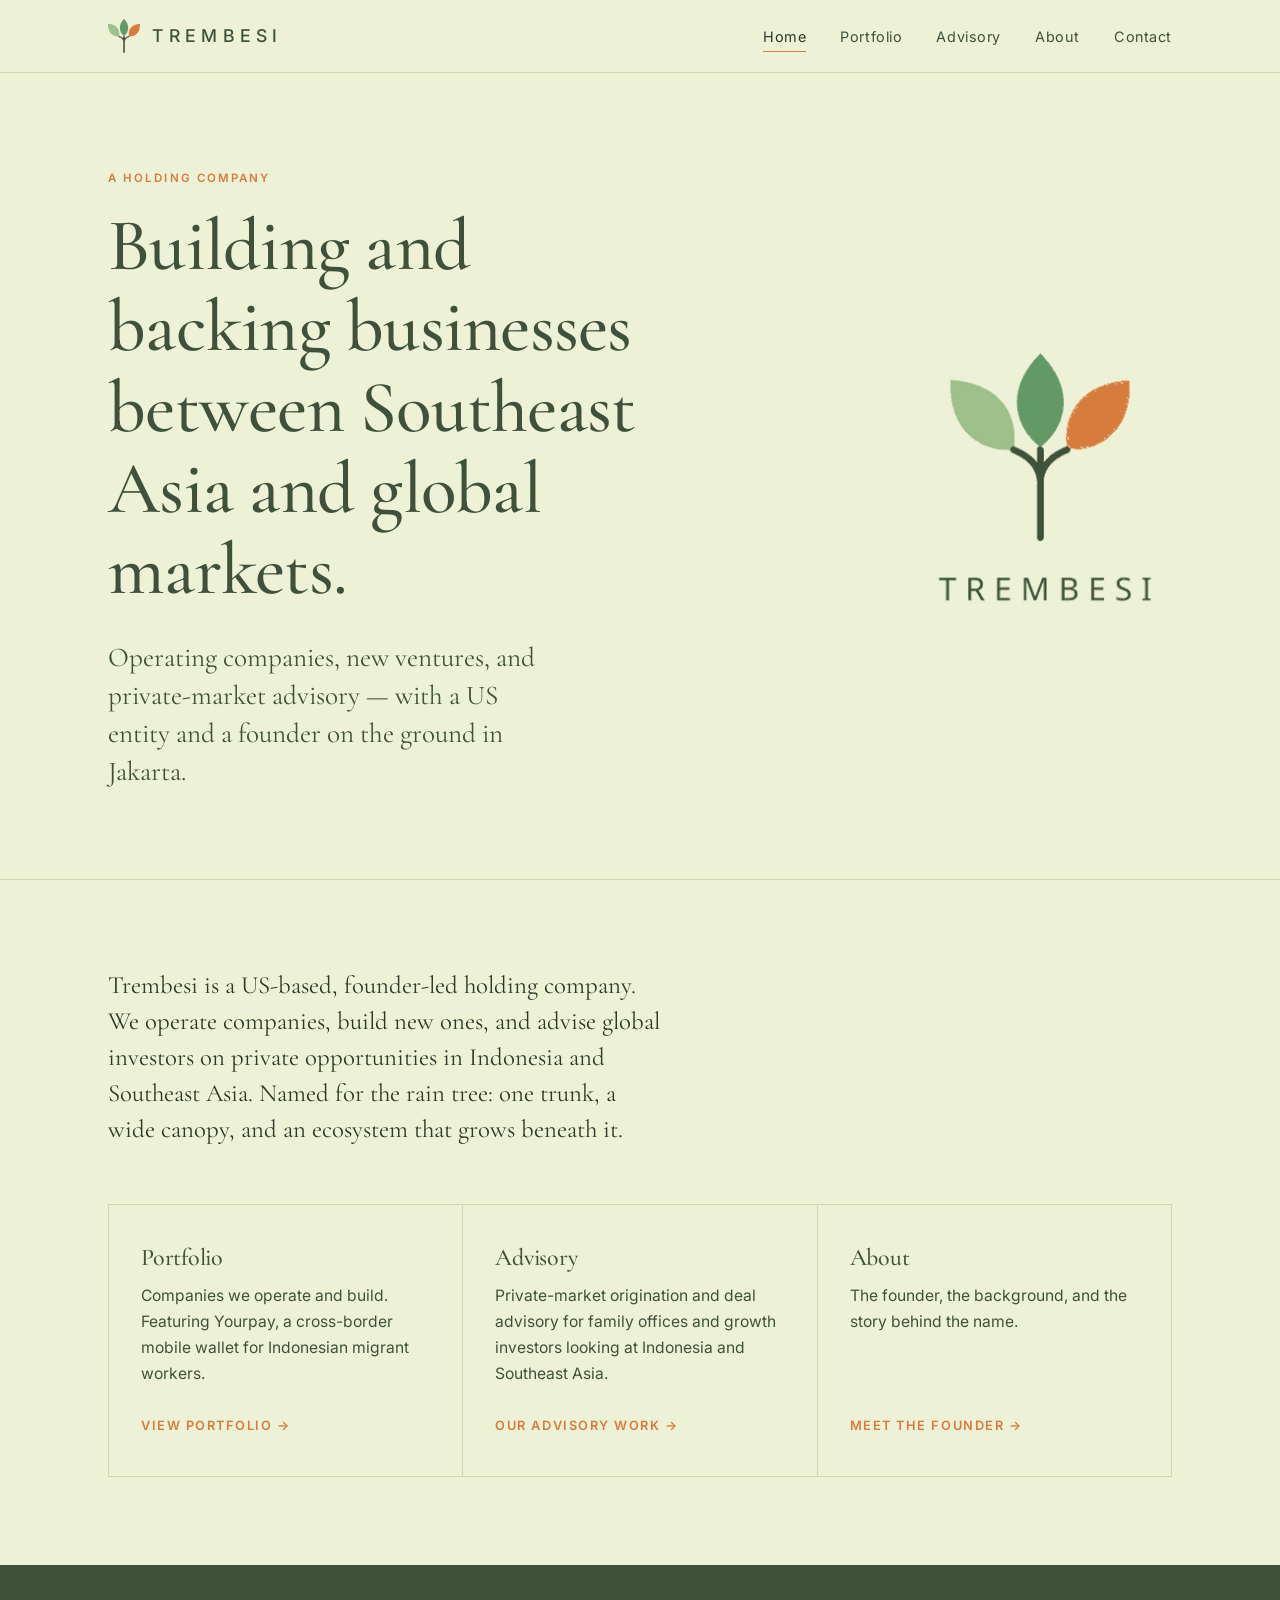
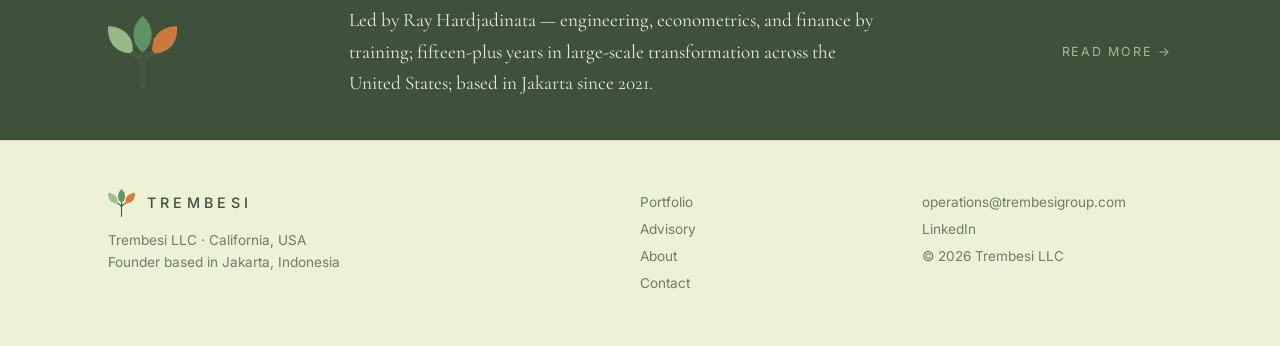
==== index.html @ 89c6efbf "Initial site: Home, Portfolio, Advisory, About, Contact Co-Authored-By: Claude Opus 5.5 <noreply@ant" ====
<!DOCTYPE html>
<html lang="en">
<head>
<meta charset="utf-8">
<meta name="viewport" content="width=device-width, initial-scale=1">
<title>Trembesi</title>
<meta name="description" content="Trembesi is a US-based, founder-led holding company building and backing businesses between Southeast Asia and global markets.">
<link rel="preconnect" href="https://fonts.googleapis.com">
<link href="https://fonts.googleapis.com/css2?family=Cormorant+Garamond:wght@400;500;600&family=Inter:wght@400;500;600&display=swap" rel="stylesheet">
<link rel="icon" type="image/png" href="img/favicon.png">
<link rel="stylesheet" href="css/site.css">
</head>
<body>

<header class="nav">
  <div class="wrap">
    <a class="brand" href="index.html"><img src="img/mark.png" alt="">Trembesi</a>
    <button class="nav-toggle" aria-label="Menu" onclick="document.getElementById('menu').classList.toggle('open')">Menu</button>
    <ul id="menu">
      <li><a href="index.html" aria-current="page">Home</a></li>
      <li><a href="portfolio.html">Portfolio</a></li>
      <li><a href="advisory.html">Advisory</a></li>
      <li><a href="about.html">About</a></li>
      <li><a href="contact.html">Contact</a></li>
    </ul>
  </div>
</header>

<section class="hero">
  <div class="wrap">
    <div>
      <span class="eyebrow">A holding company</span>
      <h1>Building and backing businesses between Southeast Asia and global markets.</h1>
      <p class="lede">Operating companies, new ventures, and private-market advisory — with a US entity and a founder on the ground in Jakarta.</p>
    </div>
    <img class="logo" src="img/logo-full.png" alt="Trembesi">
  </div>
</section>

<section class="section">
  <div class="wrap">
    <p class="intro">Trembesi is a US-based, founder-led holding company. We operate companies, build new ones, and advise global investors on private opportunities in Indonesia and Southeast Asia. Named for the rain tree: one trunk, a wide canopy, and an ecosystem that grows beneath it.</p>

    <div class="cards">
      <a class="card" href="portfolio.html">
        <h3>Portfolio</h3>
        <p>Companies we operate and build. Featuring Yourpay, a cross-border mobile wallet for Indonesian migrant workers.</p>
        <span class="go">View portfolio →</span>
      </a>
      <a class="card" href="advisory.html">
        <h3>Advisory</h3>
        <p>Private-market origination and deal advisory for family offices and growth investors looking at Indonesia and Southeast Asia.</p>
        <span class="go">Our advisory work →</span>
      </a>
      <a class="card" href="about.html">
        <h3>About</h3>
        <p>The founder, the background, and the story behind the name.</p>
        <span class="go">Meet the founder →</span>
      </a>
    </div>
  </div>
</section>

<section class="strip">
  <div class="wrap">
    <img class="mark" src="img/mark.png" alt="">
    <p>Led by Ray Hardjadinata — engineering, econometrics, and finance by training; fifteen-plus years in large-scale transformation across the United States; based in Jakarta since 2021.</p>
    <a href="about.html">Read more →</a>
  </div>
</section>

<footer>
  <div class="wrap">
    <div>
      <a class="brand" href="index.html"><img src="img/mark.png" alt="">Trembesi</a>
      <p style="margin-top:12px;max-width:40ch">Trembesi LLC · California, USA<br>Founder based in Jakarta, Indonesia</p>
    </div>
    <ul>
      <li><a href="portfolio.html">Portfolio</a></li>
      <li><a href="advisory.html">Advisory</a></li>
      <li><a href="about.html">About</a></li>
      <li><a href="contact.html">Contact</a></li>
    </ul>
    <ul>
      <li><a href="mailto:operations@trembesigroup.com">operations@trembesigroup.com</a></li>
      <li><a href="#" rel="noopener">LinkedIn</a></li>
      <li>© 2026 Trembesi LLC</li>
    </ul>
  </div>
</footer>

</body>
</html>
---- css/site.css ----
:root{
  --paper:#edf1d6;      /* logo background */
  --paper-2:#e3e8c8;
  --ink:#2c3828;
  --ink-2:#40513b;      /* logo dark green */
  --ink-3:#6f7d68;
  --line:#cfd6b4;
  --green:#40513b;      /* headings / primary */
  --green-2:#609966;    /* logo mid green */
  --green-3:#9dc08b;    /* logo light green */
  --accent:#d67d3e;     /* logo orange */
  --max:1120px;
  --serif:"Cormorant Garamond","Iowan Old Style","Palatino Linotype",Georgia,serif;
  --sans:"Inter",-apple-system,"Segoe UI",Helvetica,Arial,sans-serif;
}
*{box-sizing:border-box;margin:0;padding:0}
html{scroll-behavior:smooth}
body{font-family:var(--sans);font-size:17px;line-height:1.65;color:var(--ink);background:var(--paper);-webkit-font-smoothing:antialiased}
a{color:inherit;text-decoration:none}
img{max-width:100%;display:block}
h1,h2,h3,.serif{font-family:var(--serif);font-weight:500;letter-spacing:-.01em;line-height:1.1}
h1{font-size:clamp(2.6rem,6vw,4.6rem)}
h2{font-size:clamp(1.9rem,3.4vw,2.8rem)}
h3{font-size:1.5rem}
p{max-width:62ch}
.wrap{max-width:var(--max);margin:0 auto;padding:0 28px}
.eyebrow{font-family:var(--sans);font-size:.72rem;letter-spacing:.18em;text-transform:uppercase;color:var(--accent);font-weight:600;margin-bottom:18px;display:block}
.muted{color:var(--ink-2)}
.small{font-size:.9rem;color:var(--ink-3)}
.rule{border:0;border-top:1px solid var(--line);margin:0}

/* nav */
.nav{position:sticky;top:0;z-index:20;background:rgba(237,241,214,.92);backdrop-filter:blur(8px);border-bottom:1px solid var(--line)}
.nav .wrap{display:flex;align-items:center;justify-content:space-between;height:72px}
.brand{display:flex;align-items:center;gap:12px;font-family:var(--sans);font-weight:500;font-size:1.1rem;letter-spacing:.3em;text-transform:uppercase;color:var(--green)}
.brand img{height:34px;width:auto}
.brand span{color:var(--ink-3);letter-spacing:.2em;font-size:.8rem}
.nav ul{display:flex;gap:34px;list-style:none}
.nav li a{font-size:.9rem;letter-spacing:.04em;color:var(--ink-2);padding:6px 0;border-bottom:1px solid transparent;transition:.2s}
.nav li a:hover,.nav li a[aria-current]{color:var(--ink);border-color:var(--accent)}
.nav-toggle{display:none;background:none;border:1px solid var(--line);padding:8px 12px;font:inherit;font-size:.8rem;letter-spacing:.1em;text-transform:uppercase;cursor:pointer}
@media(max-width:760px){
  .nav ul{display:none;position:absolute;left:0;right:0;top:72px;background:var(--paper);flex-direction:column;gap:0;border-bottom:1px solid var(--line)}
  .nav ul.open{display:flex}
  .nav li a{display:block;padding:16px 28px;border-bottom:1px solid var(--line)}
  .nav-toggle{display:block}
}

/* hero */
.hero{padding:96px 0 88px;border-bottom:1px solid var(--line)}
.hero .wrap{display:grid;grid-template-columns:1fr 300px;gap:48px;align-items:center}
.hero .logo{width:260px;justify-self:end}
@media(max-width:860px){.hero .wrap{grid-template-columns:1fr}.hero .logo{width:180px;justify-self:start;order:-1}}
.hero h1{max-width:16ch;color:var(--green)}
.hero .lede{font-family:var(--serif);font-size:clamp(1.3rem,2.2vw,1.7rem);line-height:1.4;max-width:34ch;margin-top:28px;color:var(--ink-2)}
.page-hero{padding:96px 0 64px;border-bottom:1px solid var(--line)}
.page-hero h1{color:var(--green);font-size:clamp(2.4rem,5vw,3.8rem)}
.page-hero .lede{font-family:var(--serif);font-size:1.45rem;line-height:1.4;max-width:40ch;margin-top:20px;color:var(--ink-2)}

/* sections */
.section{padding:88px 0}
.section + .section{border-top:1px solid var(--line)}
.section-head{display:grid;grid-template-columns:1fr 2fr;gap:48px;align-items:start}
.section-head p{font-size:1.1rem;color:var(--ink-2)}
@media(max-width:760px){.section-head{grid-template-columns:1fr;gap:20px}}
.intro{font-family:var(--serif);font-size:clamp(1.25rem,2vw,1.55rem);line-height:1.45;max-width:46ch;color:var(--ink)}

/* cards */
.cards{display:grid;grid-template-columns:repeat(3,1fr);gap:1px;background:var(--line);border:1px solid var(--line);margin-top:56px}
.card{background:var(--paper);padding:40px 32px;display:flex;flex-direction:column;min-height:260px;transition:background .2s}
.card:hover{background:var(--paper-2)}
.card h3{margin-bottom:12px;color:var(--green)}
.card p{color:var(--ink-2);font-size:.98rem;flex:1}
.card .go{margin-top:28px;font-size:.8rem;letter-spacing:.12em;text-transform:uppercase;color:var(--accent);font-weight:600}
@media(max-width:860px){.cards{grid-template-columns:1fr}}

/* founder strip */
.strip{background:var(--green);color:var(--paper)}
.strip .mark{height:72px;width:auto;opacity:.95}
.strip .wrap{padding:40px 28px;display:flex;gap:32px;align-items:center;justify-content:space-between;flex-wrap:wrap}
.strip p{font-family:var(--serif);font-size:1.2rem;max-width:60ch;color:#e6ecd3}
.strip a{font-size:.78rem;letter-spacing:.14em;text-transform:uppercase;color:var(--green-3);white-space:nowrap}

/* portfolio */
.entry{display:grid;grid-template-columns:220px 1fr;gap:40px;padding:44px 0;border-top:1px solid var(--line)}
.entry:last-child{border-bottom:1px solid var(--line)}
.entry .meta{font-size:.82rem;letter-spacing:.06em;color:var(--ink-3);line-height:1.9}
.entry .meta strong{display:block;color:var(--ink);font-size:.85rem;letter-spacing:.12em;text-transform:uppercase;margin-bottom:6px}
.entry h3{color:var(--green);margin-bottom:10px;font-size:1.75rem}
.entry p{color:var(--ink-2)}
.entry .link{display:inline-block;margin-top:18px;font-size:.8rem;letter-spacing:.12em;text-transform:uppercase;color:var(--accent);font-weight:600}
.entry.soft h3{color:var(--ink-2)}
@media(max-width:760px){.entry{grid-template-columns:1fr;gap:14px}}

/* two col */
.cols{display:grid;grid-template-columns:1fr 1fr;gap:1px;background:var(--line);border:1px solid var(--line);margin-top:48px}
.col{background:var(--paper);padding:40px 36px}
.col h3{color:var(--green);margin-bottom:20px;font-size:1.4rem}
.col ul{list-style:none}
.col li{padding:12px 0;border-top:1px solid var(--line);color:var(--ink-2)}
.col li:first-child{border-top:0}
@media(max-width:760px){.cols{grid-template-columns:1fr}}

/* steps */
.steps{display:grid;grid-template-columns:repeat(3,1fr);gap:40px;margin-top:48px}
.step .n{font-family:var(--serif);font-size:2.4rem;color:var(--accent);line-height:1;margin-bottom:14px}
.step h3{font-size:1.25rem;margin-bottom:8px;color:var(--green)}
.step p{color:var(--ink-2);font-size:.98rem}
@media(max-width:760px){.steps{grid-template-columns:1fr}}

/* about */
.about{display:grid;grid-template-columns:260px 1fr;gap:64px;align-items:start}
.portrait{aspect-ratio:4/5;background:var(--paper-2);border:1px solid var(--line);display:flex;align-items:center;justify-content:center;color:var(--ink-3);font-size:.78rem;letter-spacing:.12em;text-transform:uppercase;text-align:center;padding:20px;position:sticky;top:100px}
.portrait img{width:100%;height:100%;object-fit:cover}
.about-name{position:sticky;top:100px;padding-top:6px;border-top:2px solid var(--green-2)}
.about-name strong{display:block;font-family:var(--serif);font-size:1.6rem;color:var(--green);margin:12px 0 6px}
.about-name span{display:block;font-size:.85rem;color:var(--ink-3);line-height:1.7}
.blocks .block{padding:36px 0;border-top:1px solid var(--line)}
.blocks .block:first-child{border-top:0;padding-top:0}
.blocks h3{color:var(--green);margin-bottom:12px}
.blocks p{color:var(--ink-2)}
.blocks p + p{margin-top:12px}
@media(max-width:860px){.about{grid-template-columns:1fr;gap:36px}.about-name{position:static}}

/* contact */
.contact{display:grid;grid-template-columns:1.4fr 1fr;gap:72px}
form label{display:block;font-size:.75rem;letter-spacing:.14em;text-transform:uppercase;color:var(--ink-3);margin:22px 0 8px}
form input,form select,form textarea{width:100%;font:inherit;font-size:1rem;padding:12px 14px;border:1px solid var(--line);background:#fff;color:var(--ink);border-radius:0}
form input:focus,form select:focus,form textarea:focus{outline:none;border-color:var(--green-2)}
form textarea{min-height:160px;resize:vertical}
.btn{display:inline-block;margin-top:28px;background:var(--green);color:var(--paper);padding:14px 28px;font-size:.8rem;letter-spacing:.14em;text-transform:uppercase;font-weight:600;border:0;cursor:pointer;transition:.2s}
.btn:hover{background:var(--green-2)}
.btn.orange{background:var(--accent)}
.btn.orange:hover{background:#c06f33}
.btn.ghost{background:transparent;color:var(--green);border:1px solid var(--green)}
.btn.ghost:hover{background:var(--green);color:var(--paper)}
.side h3{color:var(--green);margin-bottom:16px;font-size:1.3rem}
.side p{color:var(--ink-2);font-size:.98rem}
.side .block{padding-bottom:28px;margin-bottom:28px;border-bottom:1px solid var(--line)}
@media(max-width:860px){.contact{grid-template-columns:1fr;gap:40px}}

/* cta band */
.cta{padding:72px 0;border-top:1px solid var(--line);background:var(--paper-2)}
.cta .wrap{display:flex;justify-content:space-between;align-items:center;gap:32px;flex-wrap:wrap}
.cta p{font-family:var(--serif);font-size:1.5rem;color:var(--green)}

/* footer */
footer{border-top:1px solid var(--line);padding:48px 0;font-size:.85rem;color:var(--ink-3)}
footer .wrap{display:grid;grid-template-columns:2fr 1fr 1fr;gap:32px}
footer .brand img{height:28px}
footer .brand{font-size:.9rem}
footer ul{list-style:none;line-height:2}
footer a:hover{color:var(--ink)}
@media(max-width:760px){footer .wrap{grid-template-columns:1fr}}
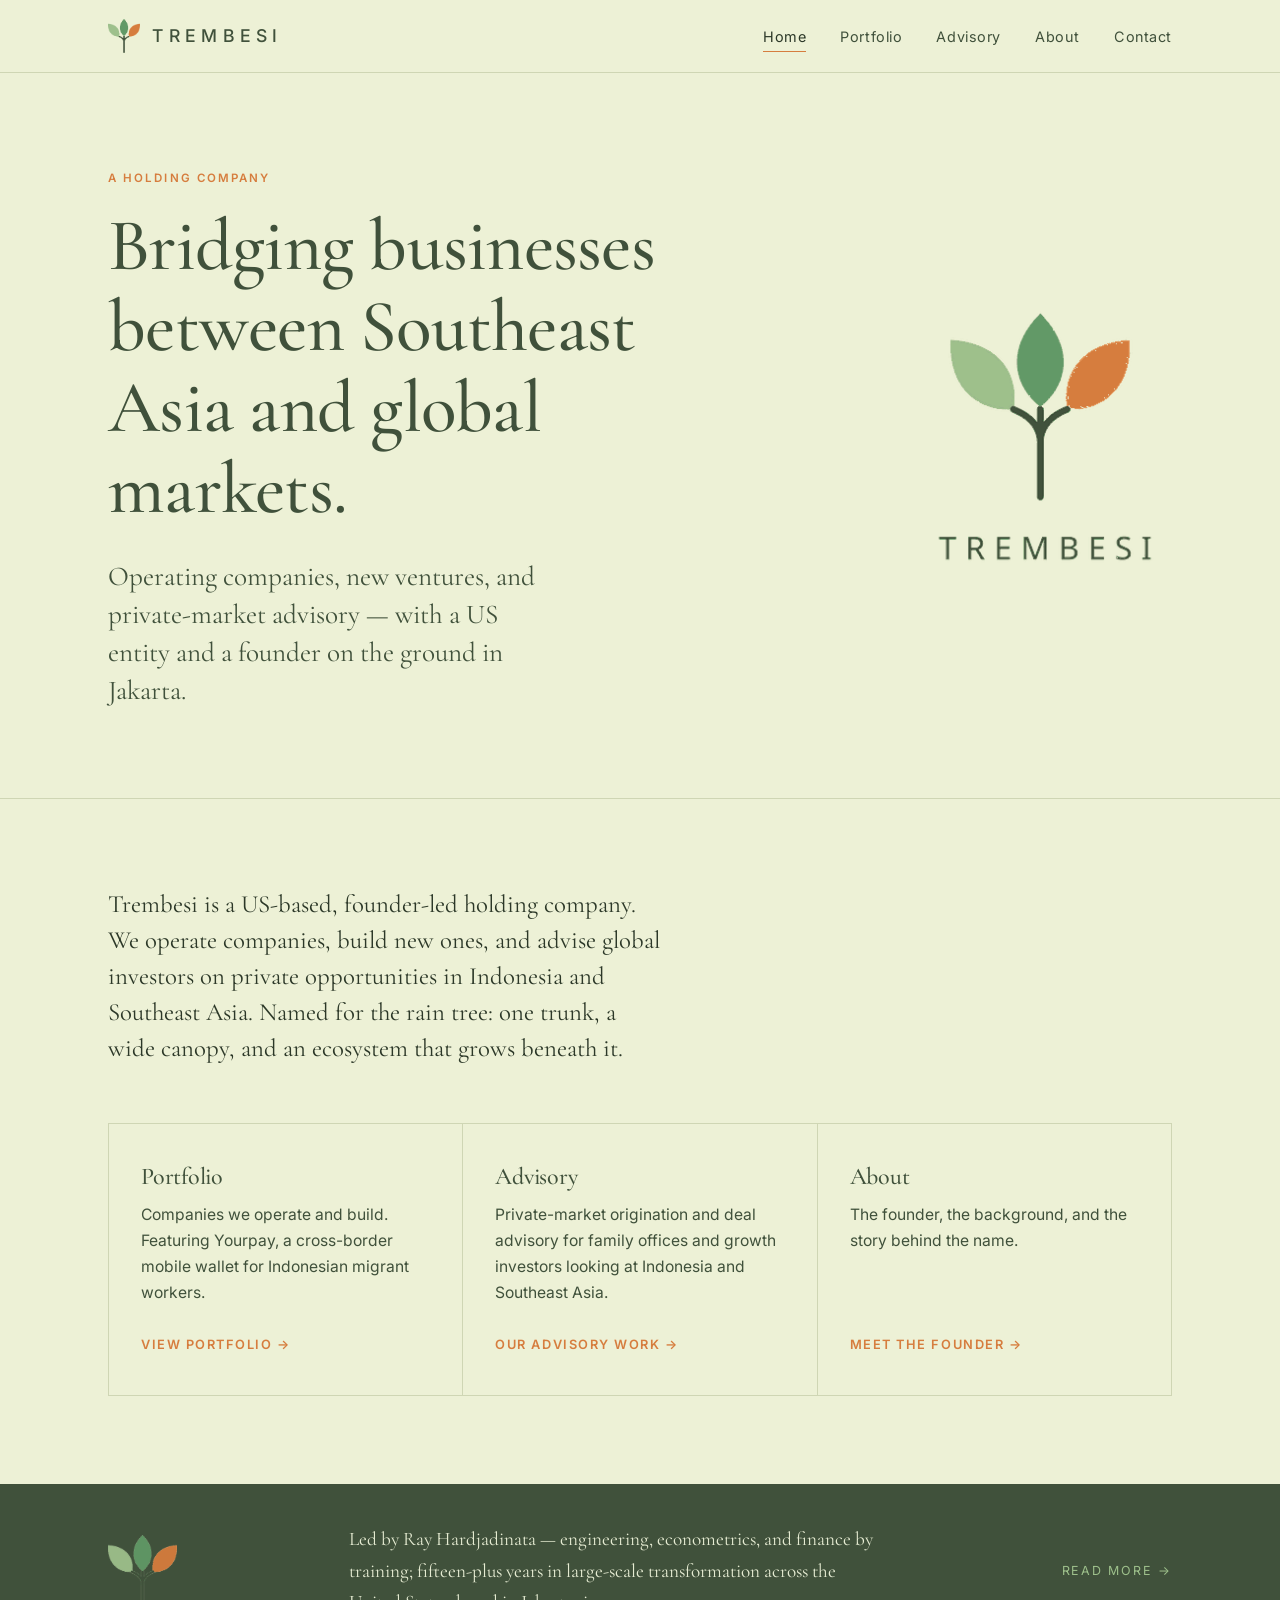
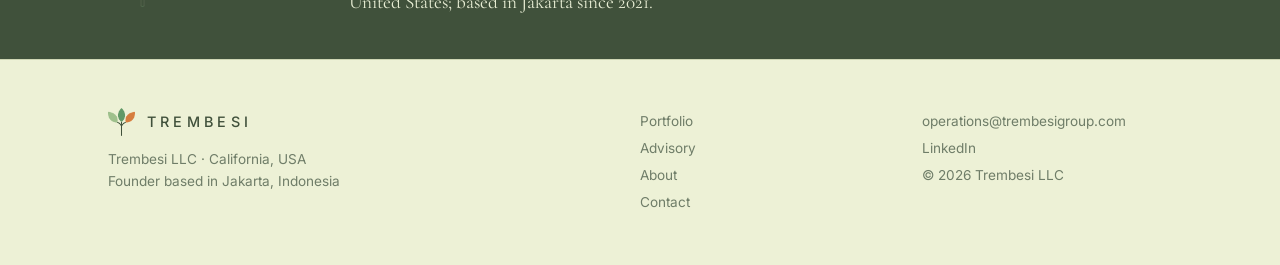
==== commit c33ad7cc: "Home: update hero headline Co-Authored-By: Claude Opus 5.5 <noreply@anthropic.com> Claude-Session: h" ====
--- a/index.html
+++ b/index.html
@@ -30,7 +30,7 @@
   <div class="wrap">
     <div>
       <span class="eyebrow">A holding company</span>
-      <h1>Building and backing businesses between Southeast Asia and global markets.</h1>
+      <h1>Bridging businesses between Southeast Asia and global markets.</h1>
       <p class="lede">Operating companies, new ventures, and private-market advisory — with a US entity and a founder on the ground in Jakarta.</p>
     </div>
     <img class="logo" src="img/logo-full.png" alt="Trembesi">
